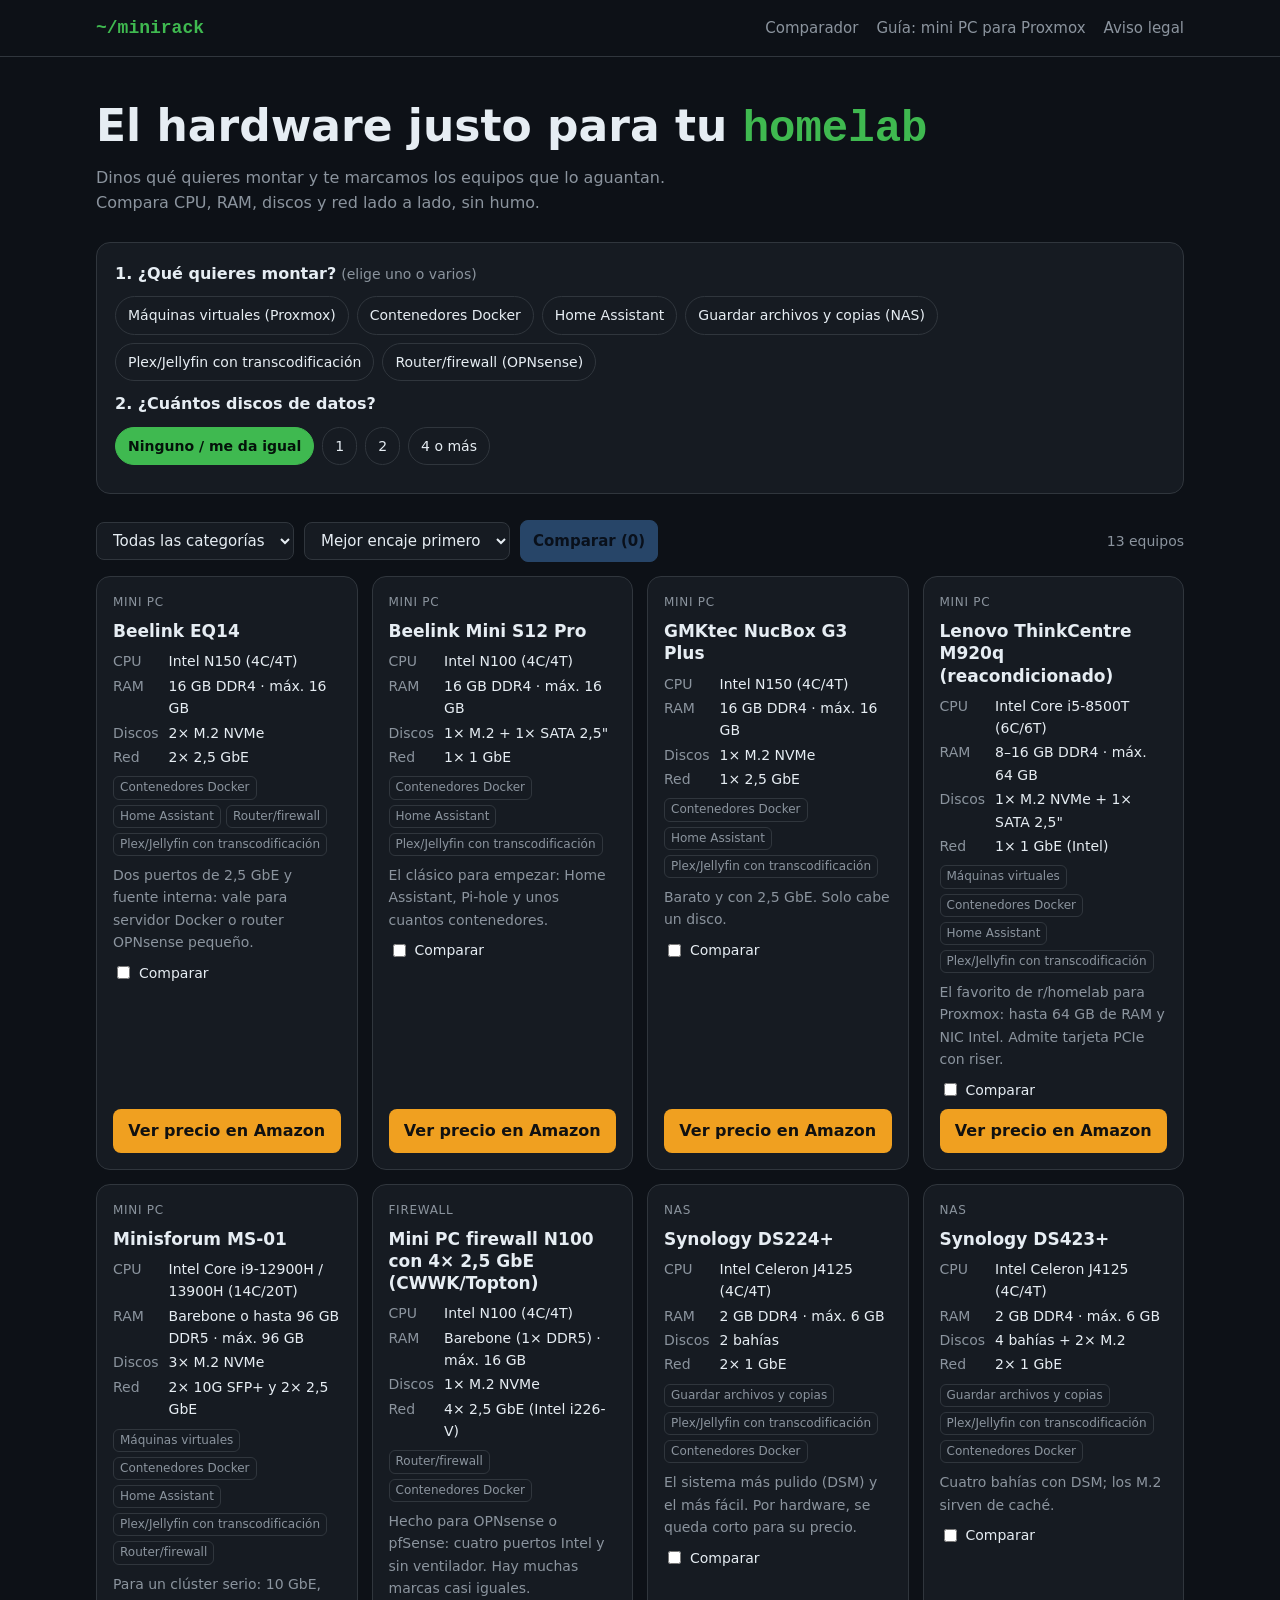
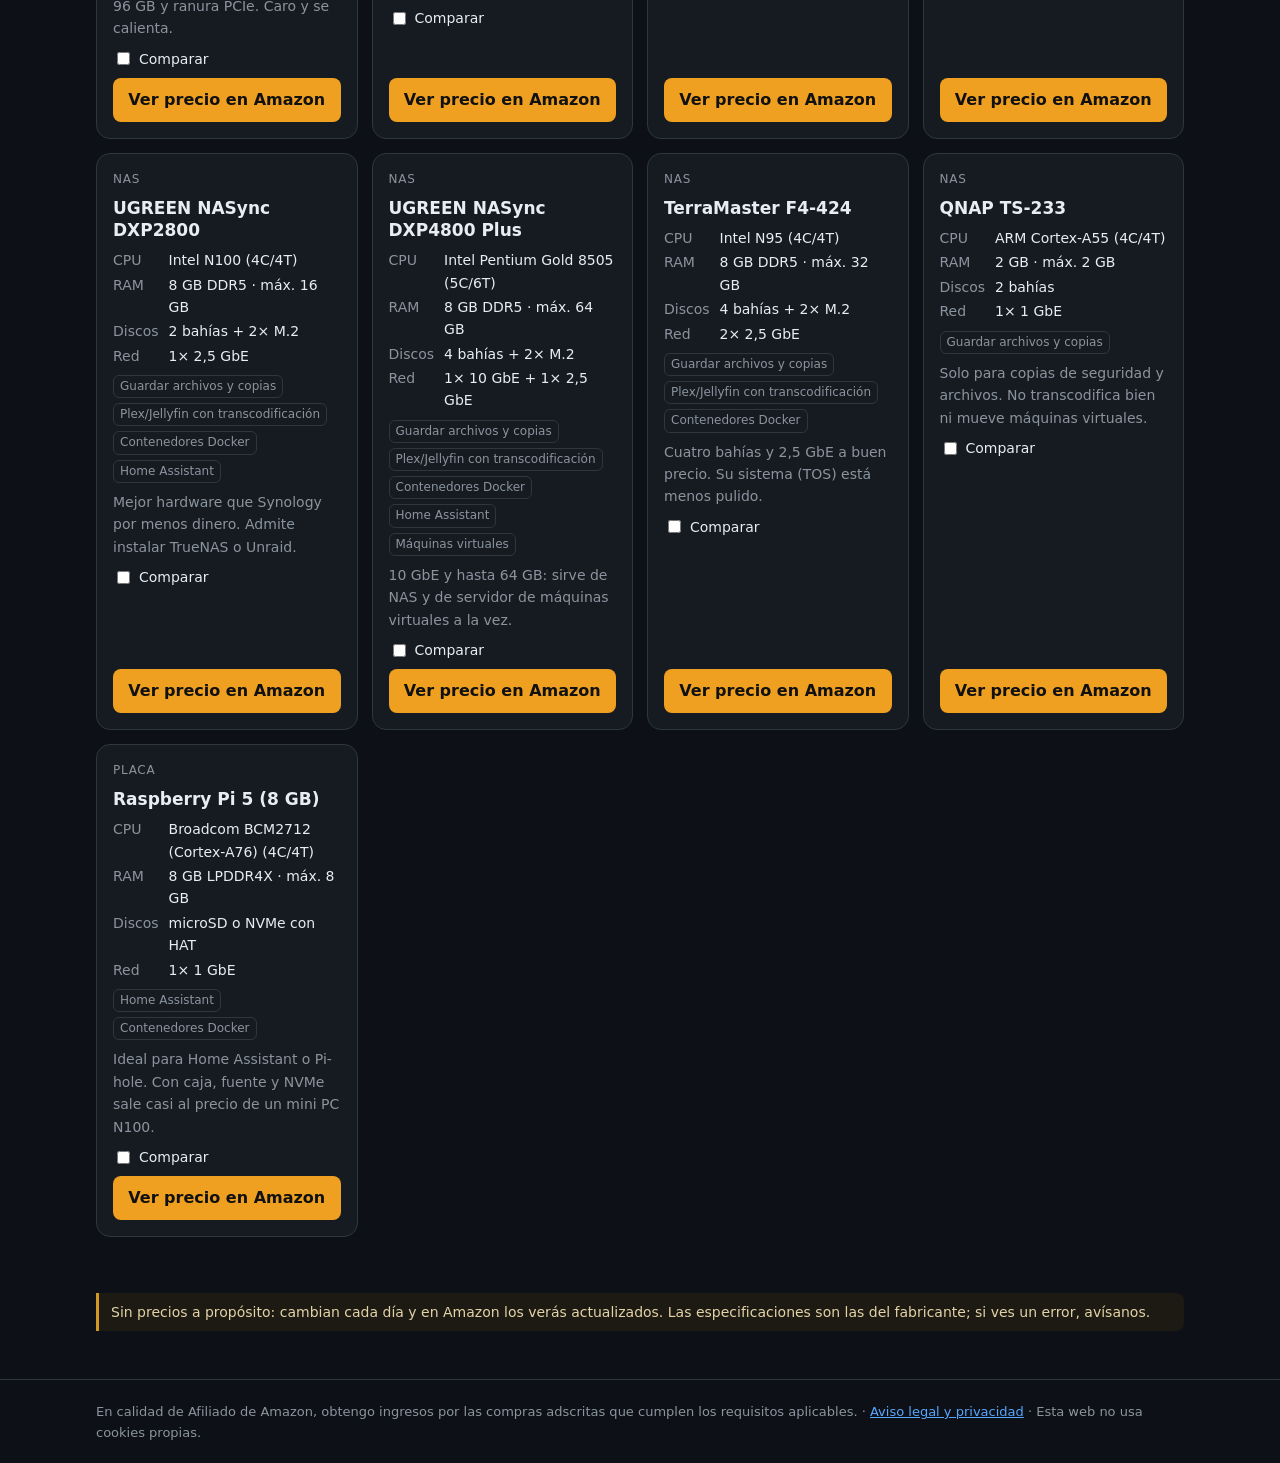
==== index.html @ 964d4d7c "MiniRack: comparador de hardware para homelab" ====
<!doctype html>
<html lang="es">
<head>
<meta charset="utf-8">
<meta name="viewport" content="width=device-width,initial-scale=1">
<title>MiniRack · Comparador de mini PC, NAS y firewall para tu homelab</title>
<meta name="description" content="Elige el hardware para tu homelab: compara mini PC, NAS, firewalls y Raspberry Pi por CPU, RAM, discos y red, según lo que quieras montar (Proxmox, Docker, Home Assistant, Plex, OPNsense).">
<link rel="stylesheet" href="style.css">
</head>
<body>
<nav><div class="wrap"><a class="logo" href="index.html">~/minirack</a><a href="index.html">Comparador</a><a href="guia-mini-pc-proxmox.html">Guía: mini PC para Proxmox</a><a href="aviso-legal.html">Aviso legal</a></div></nav>
<main class="wrap">
  <section class="hero">
    <h1>El hardware justo para tu <span class="mono">homelab</span></h1>
    <p>Dinos qué quieres montar y te marcamos los equipos que lo aguantan. Compara CPU, RAM, discos y red lado a lado, sin humo.</p>
  </section>

  <section class="box">
    <strong>1. ¿Qué quieres montar?</strong> <span style="color:var(--mute);font-size:14px">(elige uno o varios)</span>
    <div class="chips" id="usos"></div>
    <strong>2. ¿Cuántos discos de datos?</strong>
    <div class="chips" id="discos"></div>
  </section>

  <div class="bar">
    <select id="cat"><option value="">Todas las categorías</option><option>Mini PC</option><option>NAS</option><option>Firewall</option><option>Placa</option></select>
    <select id="orden"><option value="match">Mejor encaje primero</option><option value="ram">Más RAM máxima</option><option value="lan">Red más rápida</option><option value="bahias">Más bahías</option></select>
    <button class="btn p" id="go" disabled>Comparar (0)</button>
    <span class="count" id="count"></span>
  </div>
  <div class="grid" id="grid"></div>
  <div id="cmp"></div>

  <p class="note" style="margin-top:28px">Sin precios a propósito: cambian cada día y en Amazon los verás actualizados. Las especificaciones son las del fabricante; si ves un error, avísanos.</p>
</main>
<footer><div class="wrap">En calidad de Afiliado de Amazon, obtengo ingresos por las compras adscritas que cumplen los requisitos aplicables. · <a href="aviso-legal.html">Aviso legal y privacidad</a> · Esta web no usa cookies propias.</div></footer>

<script src="data.js"></script>
<script>
const P=window.PRODUCTOS,U=window.USOS,$=id=>document.getElementById(id);
const st={usos:new Set(),discos:0,sel:new Set()};
const link=p=>p.link||`https://www.amazon.es/s?k=${encodeURIComponent(p.buscar)}&tag=${window.TAG}`;

// Asistente
$('usos').innerHTML=Object.entries(U).map(([k,v])=>`<button class="chip" data-u="${k}">${v}</button>`).join('');
$('discos').innerHTML=[[0,'Ninguno / me da igual'],[1,'1'],[2,'2'],[4,'4 o más']].map(([n,t])=>`<button class="chip${n===0?' on':''}" data-d="${n}">${t}</button>`).join('');
document.querySelectorAll('[data-u]').forEach(b=>b.onclick=()=>{const u=b.dataset.u;st.usos.has(u)?st.usos.delete(u):st.usos.add(u);b.classList.toggle('on');draw()});
document.querySelectorAll('[data-d]').forEach(b=>b.onclick=()=>{document.querySelectorAll('[data-d]').forEach(x=>x.classList.remove('on'));b.classList.add('on');st.discos=+b.dataset.d;draw()});

function encaje(p){ // 0..100: cuántos de los usos elegidos cubre y si caben los discos
  let s=st.usos.size?[...st.usos].filter(u=>p.usos.includes(u)).length/st.usos.size*100:50;
  const huecos=p.bahias+p.m2;
  if(st.discos && huecos<st.discos) s-=60;
  if(st.discos>=2 && p.bahias>=st.discos) s+=15;
  return Math.max(0,Math.min(100,Math.round(s)));
}
function draw(){
  let L=P.filter(p=>!$('cat').value||p.cat===$('cat').value).map(p=>({...p,e:encaje(p)}));
  const o=$('orden').value;
  L.sort((a,b)=>o==='ram'?b.ramMax-a.ramMax:o==='lan'?(b.lanMax*b.nLan)-(a.lanMax*a.nLan):o==='bahias'?b.bahias-a.bahias:b.e-a.e);
  const filtro=st.usos.size>0;
  $('count').textContent=filtro?`${L.filter(p=>p.e===100).length} cubren todo lo que pides`:`${L.length} equipos`;
  $('grid').innerHTML=L.map(p=>`<div class="c${filtro&&p.e===100?' match':''}">
    <span class="cat">${p.cat}${filtro?` · encaje ${p.e}%`:''}</span><h3>${p.nombre}</h3>
    <div class="specs"><span>CPU</span>${p.cpu} (${p.nucleos})<span>RAM</span>${p.ram} · máx. ${p.ramMax} GB<span>Discos</span>${p.discos}<span>Red</span>${p.lan}</div>
    <div class="tags">${p.usos.map(u=>`<i>${U[u].split(' (')[0]}</i>`).join('')}</div>
    <p>${p.nota}</p>
    <label><input type="checkbox" data-id="${p.id}" ${st.sel.has(p.id)?'checked':''}> Comparar</label>
    <a class="buy" href="${link(p)}" rel="sponsored nofollow noopener" target="_blank">Ver precio en Amazon</a></div>`).join('');
  document.querySelectorAll('[data-id]').forEach(c=>c.onchange=()=>{
    if(c.checked){ if(st.sel.size>=4){c.checked=false;return} st.sel.add(c.dataset.id) } else st.sel.delete(c.dataset.id);
    $('go').textContent=`Comparar (${st.sel.size})`;$('go').disabled=st.sel.size<2;});
}
$('go').onclick=()=>{
  const S=P.filter(p=>st.sel.has(p.id));
  const fila=(t,f,num,best)=>{const v=S.map(num||(()=>0)),m=best==='max'?Math.max(...v):null;
    return `<tr><td>${t}</td>${S.map((p,i)=>`<td class="${m!==null&&v[i]===m?'best':''}">${f(p)}</td>`).join('')}</tr>`};
  $('cmp').innerHTML=`<table><tr><th></th>${S.map(p=>`<th>${p.nombre}</th>`).join('')}</tr>
   ${fila('CPU',p=>`${p.cpu}<br><small>${p.nucleos}</small>`)}
   ${fila('RAM máxima',p=>`${p.ramMax} GB`,p=>p.ramMax,'max')}
   ${fila('Bahías 3,5"/2,5"',p=>p.bahias,p=>p.bahias,'max')}
   ${fila('Ranuras M.2',p=>p.m2,p=>p.m2,'max')}
   ${fila('Red',p=>p.lan,p=>p.lanMax*p.nLan,'max')}
   ${fila('Transcodifica (QuickSync)',p=>p.quicksync?'Sí':'No')}
   ${fila('Proxmox (x86)',p=>p.x86?'Sí':'No')}
   ${fila('Consumo',p=>p.consumo)}
   <tr><td></td>${S.map(p=>`<td><a class="buy" style="display:block" href="${link(p)}" rel="sponsored nofollow noopener" target="_blank">Ver en Amazon</a></td>`).join('')}</tr></table>`;
  $('cmp').scrollIntoView({behavior:'smooth'});
};
['cat','orden'].forEach(i=>$(i).onchange=draw);draw();
</script>
</body>
</html>
---- style.css ----
:root{--bg:#0d1117;--card:#161b22;--ink:#e6edf3;--mute:#8b949e;--acc:#3fb950;--acc2:#58a6ff;--line:#30363d;--warn:#d29922}
*{box-sizing:border-box}
body{margin:0;font:16px/1.6 system-ui,"Segoe UI",Roboto,sans-serif;background:var(--bg);color:var(--ink)}
a{color:var(--acc2)}
.wrap{max-width:1120px;margin:auto;padding:0 16px}
nav{border-bottom:1px solid var(--line)}
nav .wrap{display:flex;gap:18px;align-items:center;height:56px;flex-wrap:wrap}
nav .logo{font:700 18px ui-monospace,Consolas,monospace;color:var(--acc);text-decoration:none;margin-right:auto}
nav a{color:var(--mute);text-decoration:none;font-size:15px}nav a:hover{color:var(--ink)}
.hero{padding:44px 0 26px}
.hero h1{font-size:clamp(28px,4.5vw,44px);line-height:1.15;margin:0 0 10px}
.hero p{color:var(--mute);max-width:640px;margin:0}
.mono{font-family:ui-monospace,Consolas,monospace;color:var(--acc)}
.box{background:var(--card);border:1px solid var(--line);border-radius:14px;padding:18px}
.chips{display:flex;flex-wrap:wrap;gap:8px;margin:10px 0}
.chip{border:1px solid var(--line);background:transparent;color:var(--ink);padding:7px 12px;border-radius:999px;cursor:pointer;font:inherit;font-size:14px}
.chip.on{background:var(--acc);border-color:var(--acc);color:#04130a;font-weight:600}
.bar{display:flex;flex-wrap:wrap;gap:10px;align-items:center;margin:26px 0 14px}
select,button.btn{font:inherit;font-size:15px;padding:8px 12px;border-radius:8px;border:1px solid var(--line);background:var(--card);color:var(--ink)}
button.btn.p{background:var(--acc2);border-color:var(--acc2);color:#031024;font-weight:600;cursor:pointer}
button.btn.p:disabled{opacity:.35;cursor:default}
.count{color:var(--mute);font-size:14px;margin-left:auto}
.grid{display:grid;grid-template-columns:repeat(auto-fill,minmax(260px,1fr));gap:14px}
.c{background:var(--card);border:1px solid var(--line);border-radius:14px;padding:16px;display:flex;flex-direction:column;gap:8px}
.c.match{border-color:var(--acc)}
.c .cat{font-size:12px;text-transform:uppercase;letter-spacing:.06em;color:var(--mute)}
.c h3{margin:0;font-size:17px;line-height:1.3}
.specs{display:grid;grid-template-columns:auto 1fr;gap:2px 10px;font-size:14px}
.specs span{color:var(--mute)}
.tags{display:flex;flex-wrap:wrap;gap:5px}
.tags i{font-style:normal;font-size:12px;border:1px solid var(--line);border-radius:6px;padding:1px 6px;color:var(--mute)}
.c p{margin:0;font-size:14px;color:var(--mute)}
.c label{font-size:14px;display:flex;gap:6px;align-items:center;cursor:pointer}
a.buy{margin-top:auto;text-align:center;background:#f0a020;color:#111;text-decoration:none;padding:9px;border-radius:8px;font-weight:600}
#cmp{margin-top:28px;overflow-x:auto}
table{border-collapse:collapse;width:100%;min-width:560px;background:var(--card);border-radius:12px;overflow:hidden}
th,td{padding:10px;border-bottom:1px solid var(--line);text-align:left;font-size:14px;vertical-align:top}
th{background:#1f2630}td.best{color:var(--acc);font-weight:700}
article{max-width:760px}article h2{margin-top:34px}article li{margin:4px 0}
.note{border-left:3px solid var(--warn);padding:8px 12px;background:#1c1a12;color:#e3d3a8;border-radius:0 8px 8px 0;font-size:14px}
footer{border-top:1px solid var(--line);margin-top:48px;padding:22px 0;color:var(--mute);font-size:13px}
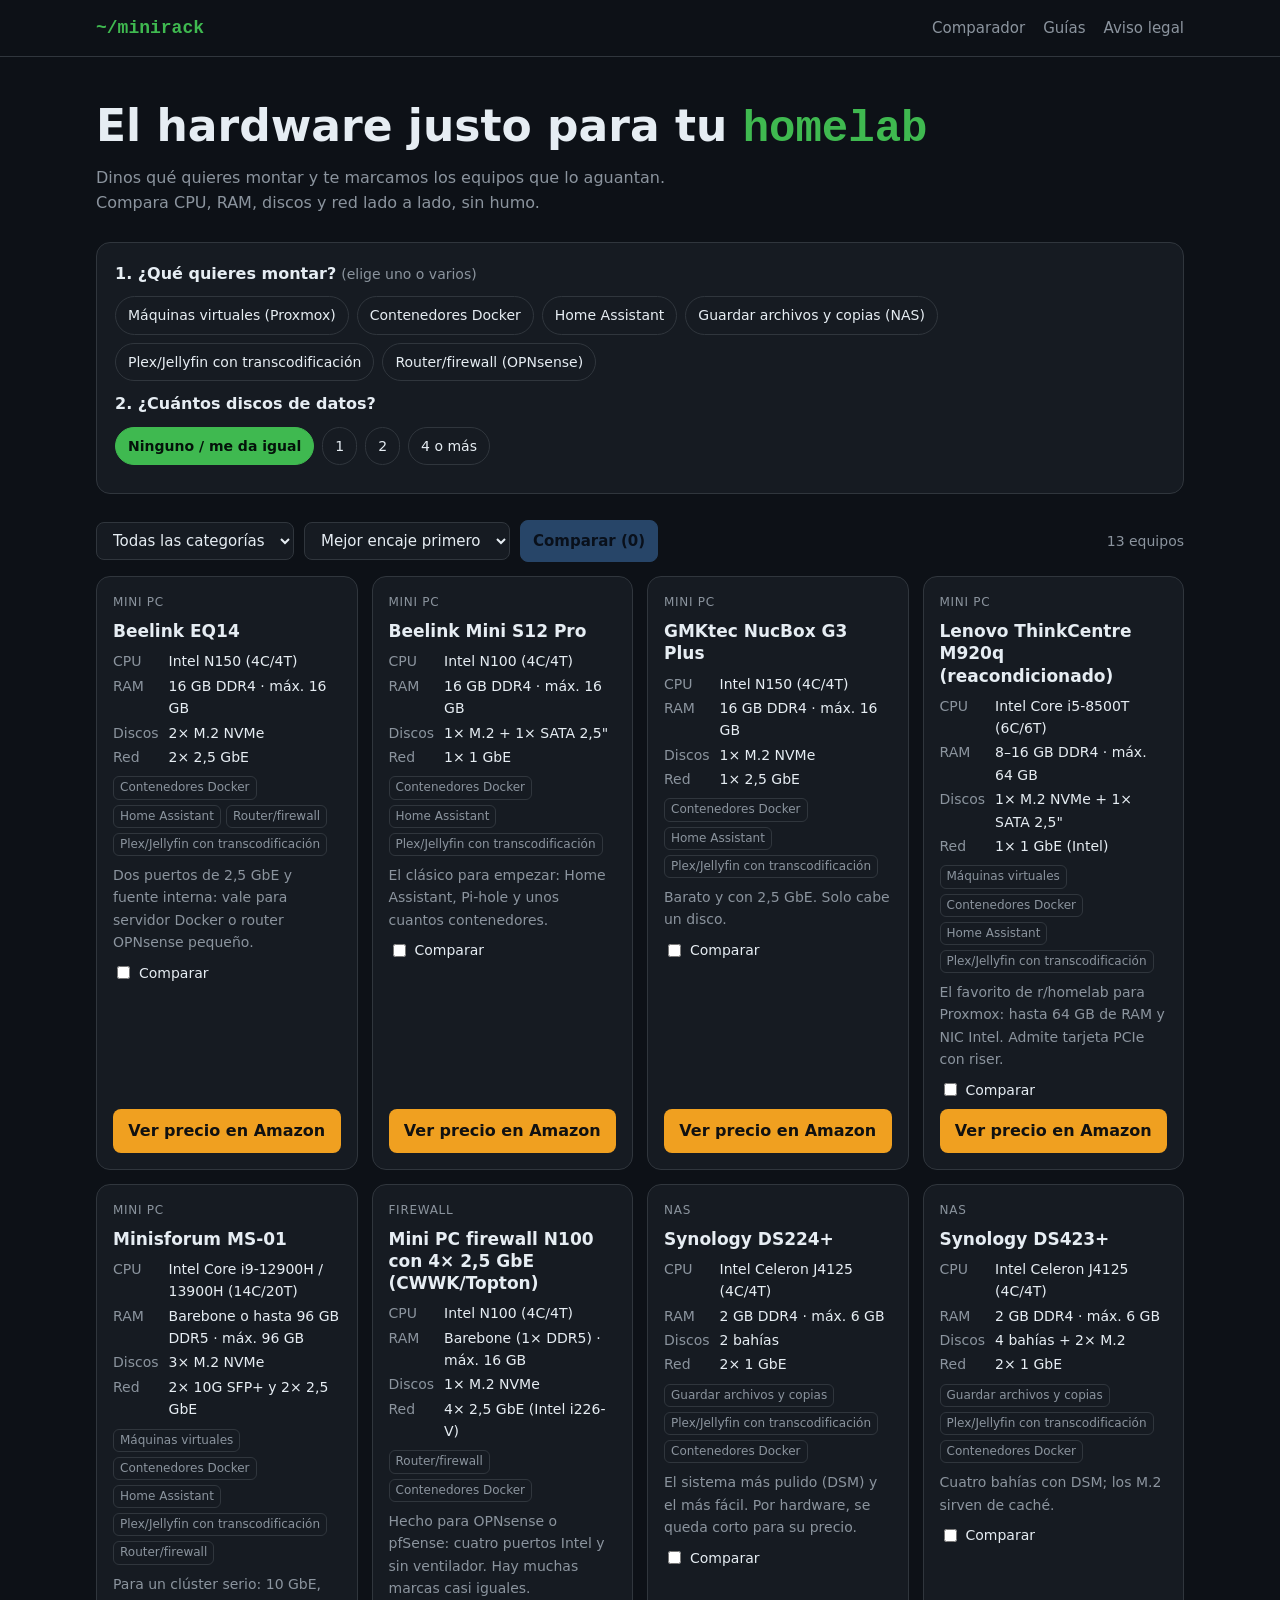
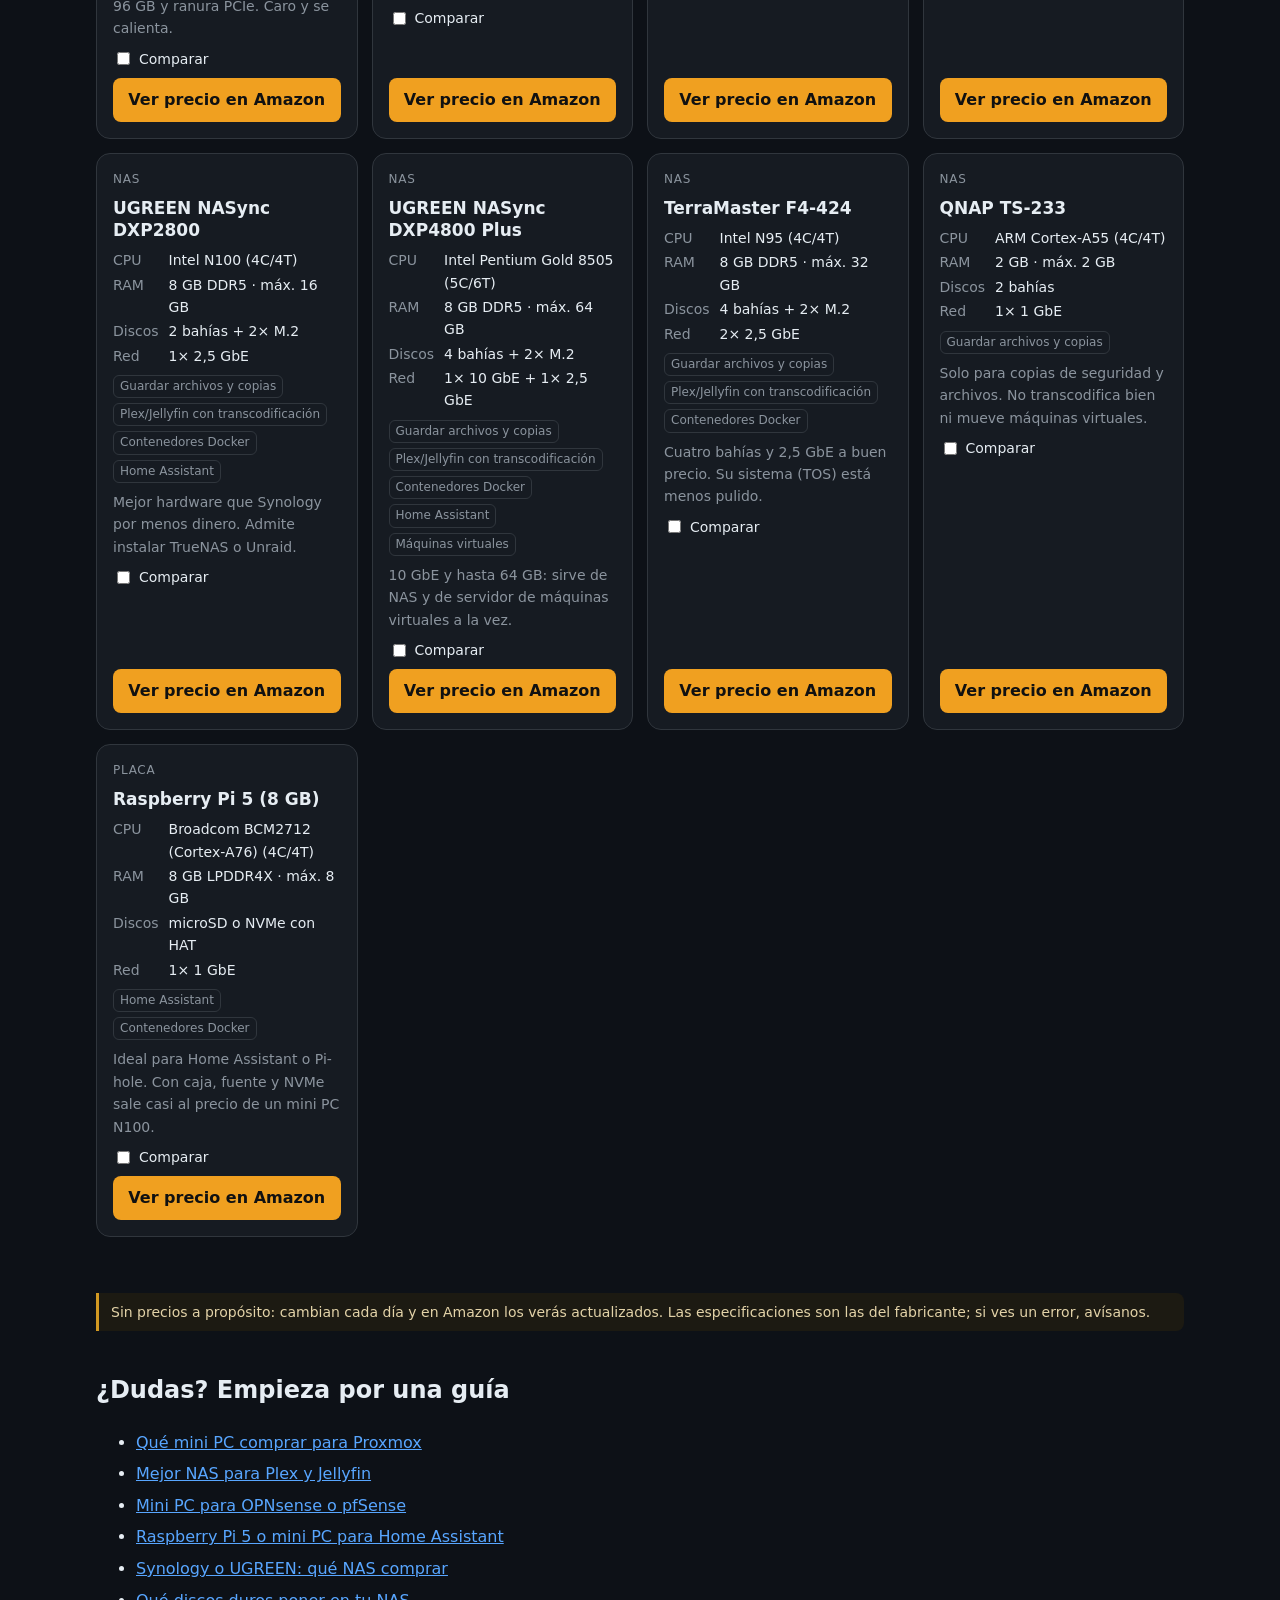
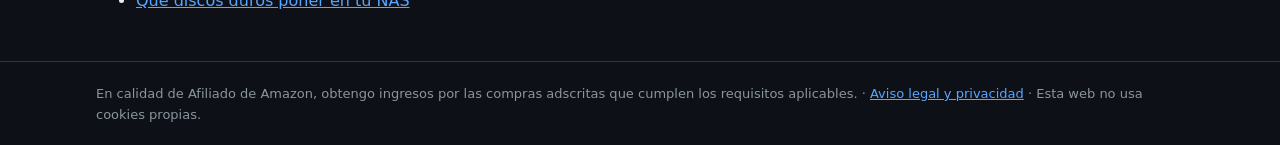
==== commit c0581af1: "5 guías nuevas, enlaces de afiliado en las guías, índice de guías y sitemap" ====
--- a/index.html
+++ b/index.html
@@ -5,10 +5,14 @@
 <meta name="viewport" content="width=device-width,initial-scale=1">
 <title>MiniRack · Comparador de mini PC, NAS y firewall para tu homelab</title>
 <meta name="description" content="Elige el hardware para tu homelab: compara mini PC, NAS, firewalls y Raspberry Pi por CPU, RAM, discos y red, según lo que quieras montar (Proxmox, Docker, Home Assistant, Plex, OPNsense).">
+<link rel="canonical" href="https://juliogomhoc-png.github.io/minirack/">
+<meta property="og:type" content="website"><meta property="og:title" content="MiniRack · Comparador de hardware para homelab">
+<meta property="og:description" content="Dinos qué quieres montar y te marcamos los mini PC, NAS y firewalls que lo aguantan.">
+<meta property="og:url" content="https://juliogomhoc-png.github.io/minirack/"><meta property="og:locale" content="es_ES">
 <link rel="stylesheet" href="style.css">
 </head>
 <body>
-<nav><div class="wrap"><a class="logo" href="index.html">~/minirack</a><a href="index.html">Comparador</a><a href="guia-mini-pc-proxmox.html">Guía: mini PC para Proxmox</a><a href="aviso-legal.html">Aviso legal</a></div></nav>
+<nav><div class="wrap"><a class="logo" href="index.html">~/minirack</a><a href="index.html">Comparador</a><a href="guias.html">Guías</a><a href="aviso-legal.html">Aviso legal</a></div></nav>
 <main class="wrap">
   <section class="hero">
     <h1>El hardware justo para tu <span class="mono">homelab</span></h1>
@@ -32,6 +36,16 @@
   <div id="cmp"></div>
 
   <p class="note" style="margin-top:28px">Sin precios a propósito: cambian cada día y en Amazon los verás actualizados. Las especificaciones son las del fabricante; si ves un error, avísanos.</p>
+
+  <h2 style="margin-top:40px">¿Dudas? Empieza por una guía</h2>
+  <ul class="rel">
+    <li><a href="guia-mini-pc-proxmox.html">Qué mini PC comprar para Proxmox</a></li>
+    <li><a href="mejor-nas-plex-jellyfin.html">Mejor NAS para Plex y Jellyfin</a></li>
+    <li><a href="mini-pc-opnsense-pfsense.html">Mini PC para OPNsense o pfSense</a></li>
+    <li><a href="raspberry-pi-5-o-mini-pc-home-assistant.html">Raspberry Pi 5 o mini PC para Home Assistant</a></li>
+    <li><a href="synology-o-ugreen-nas.html">Synology o UGREEN: qué NAS comprar</a></li>
+    <li><a href="discos-duros-nas.html">Qué discos duros poner en tu NAS</a></li>
+  </ul>
 </main>
 <footer><div class="wrap">En calidad de Afiliado de Amazon, obtengo ingresos por las compras adscritas que cumplen los requisitos aplicables. · <a href="aviso-legal.html">Aviso legal y privacidad</a> · Esta web no usa cookies propias.</div></footer>
 
@@ -87,6 +101,10 @@
    <tr><td></td>${S.map(p=>`<td><a class="buy" style="display:block" href="${link(p)}" rel="sponsored nofollow noopener" target="_blank">Ver en Amazon</a></td>`).join('')}</tr></table>`;
   $('cmp').scrollIntoView({behavior:'smooth'});
 };
+// Enlaces desde las guías: index.html?u=plex,nas&d=2 deja el asistente ya marcado
+const q=new URLSearchParams(location.search);
+(q.get('u')||'').split(',').filter(u=>U[u]).forEach(u=>{st.usos.add(u);document.querySelector(`[data-u="${u}"]`).classList.add('on')});
+if(['1','2','4'].includes(q.get('d'))){st.discos=+q.get('d');document.querySelectorAll('[data-d]').forEach(x=>x.classList.toggle('on',x.dataset.d===q.get('d')))}
 ['cat','orden'].forEach(i=>$(i).onchange=draw);draw();
 </script>
 </body>
--- a/style.css
+++ b/style.css
@@ -39,3 +39,15 @@
 article{max-width:760px}article h2{margin-top:34px}article li{margin:4px 0}
 .note{border-left:3px solid var(--warn);padding:8px 12px;background:#1c1a12;color:#e3d3a8;border-radius:0 8px 8px 0;font-size:14px}
 footer{border-top:1px solid var(--line);margin-top:48px;padding:22px 0;color:var(--mute);font-size:13px}
+.meta{font-size:13px;color:var(--mute);margin-top:10px!important}
+.pick{display:flex;gap:14px;align-items:center;justify-content:space-between;background:var(--card);border:1px solid var(--line);border-radius:12px;padding:14px 16px;margin:12px 0}
+.pick p{margin:4px 0 0;font-size:14px;color:var(--mute)}
+.pick a.buy{margin:0;flex:0 0 auto;padding:9px 14px}
+details{background:var(--card);border:1px solid var(--line);border-radius:10px;padding:10px 14px;margin:8px 0}
+summary{cursor:pointer;font-weight:600}details p{margin:8px 0 2px;color:var(--mute)}
+.cta{margin:30px 0}
+a.btn-cta{display:inline-block;background:var(--acc);color:#04130a;font-weight:700;text-decoration:none;padding:12px 18px;border-radius:10px}
+ul.rel li{margin:6px 0}
+a.c.gl{text-decoration:none;color:var(--ink)}a.c.gl:hover{border-color:var(--acc2)}
+article table{min-width:0;margin:12px 0}
+@media (max-width:560px){.pick{flex-direction:column;align-items:stretch}.pick a.buy{text-align:center}}
